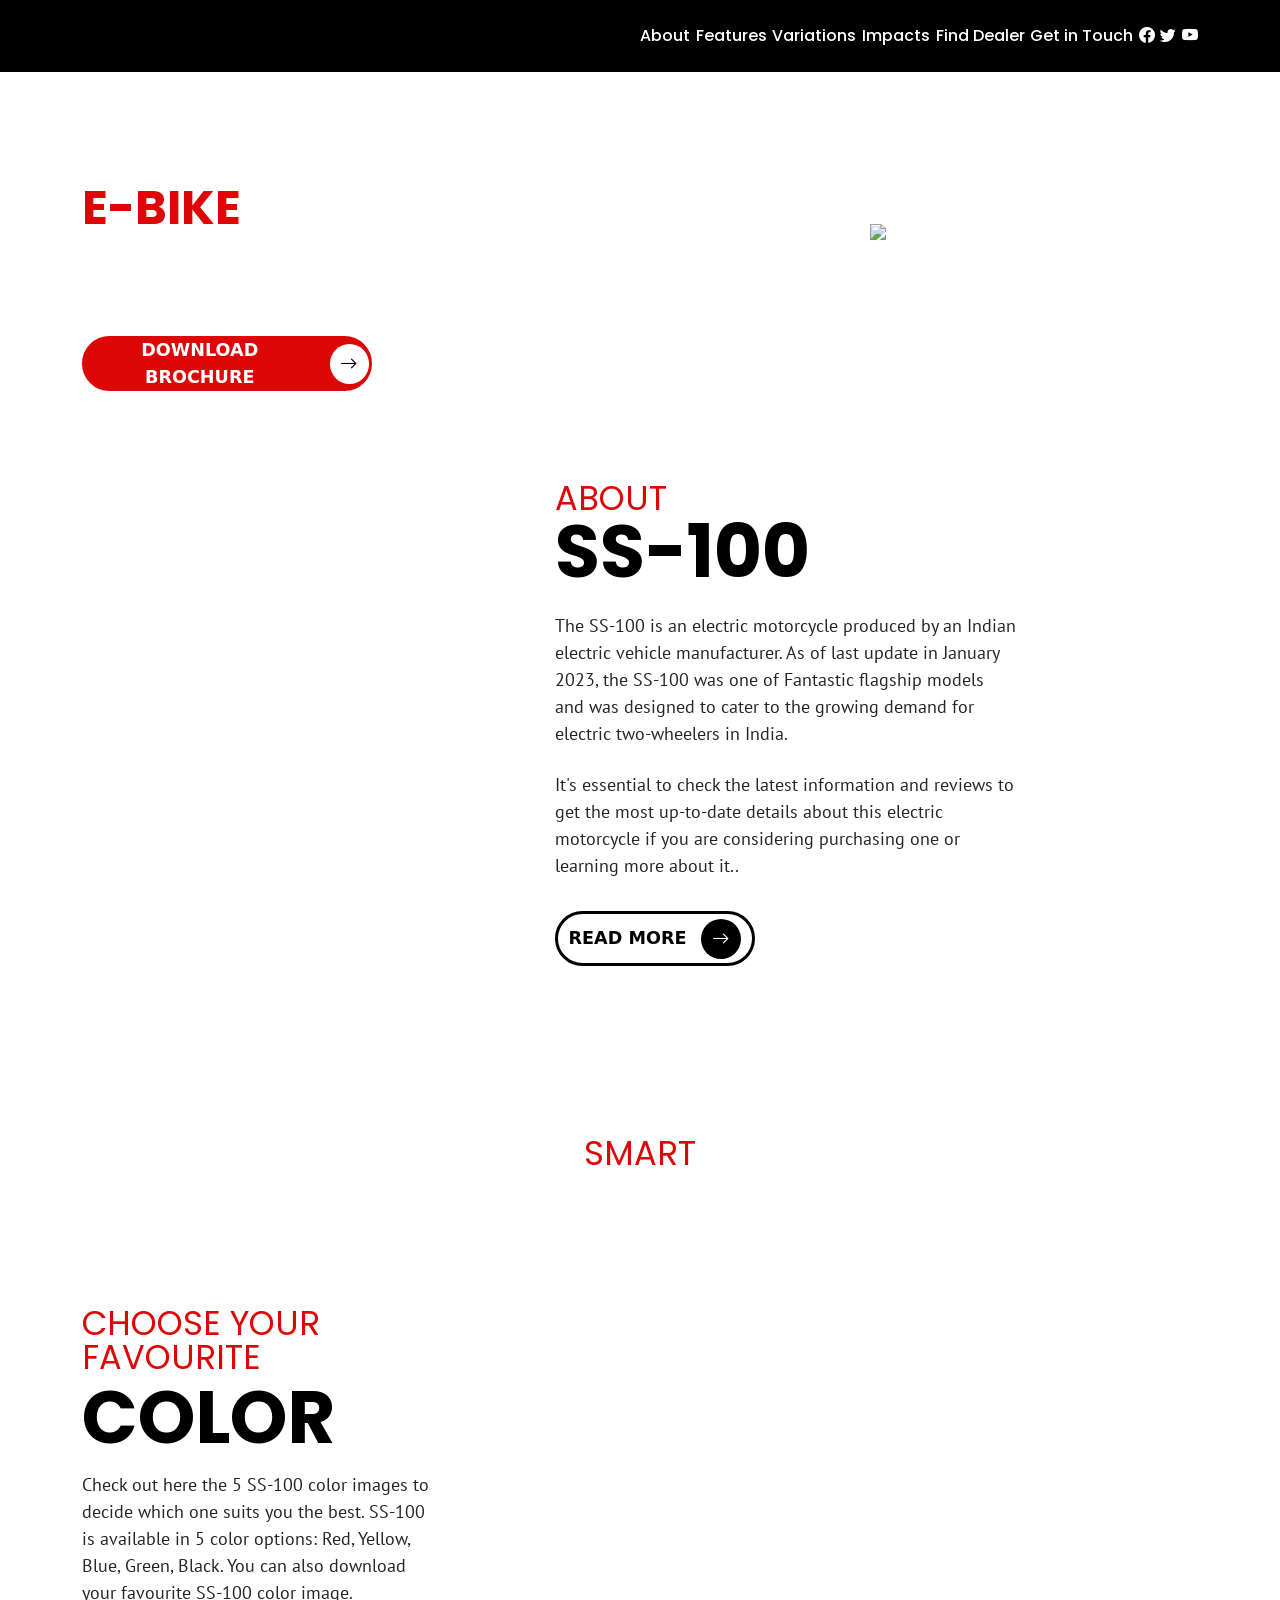
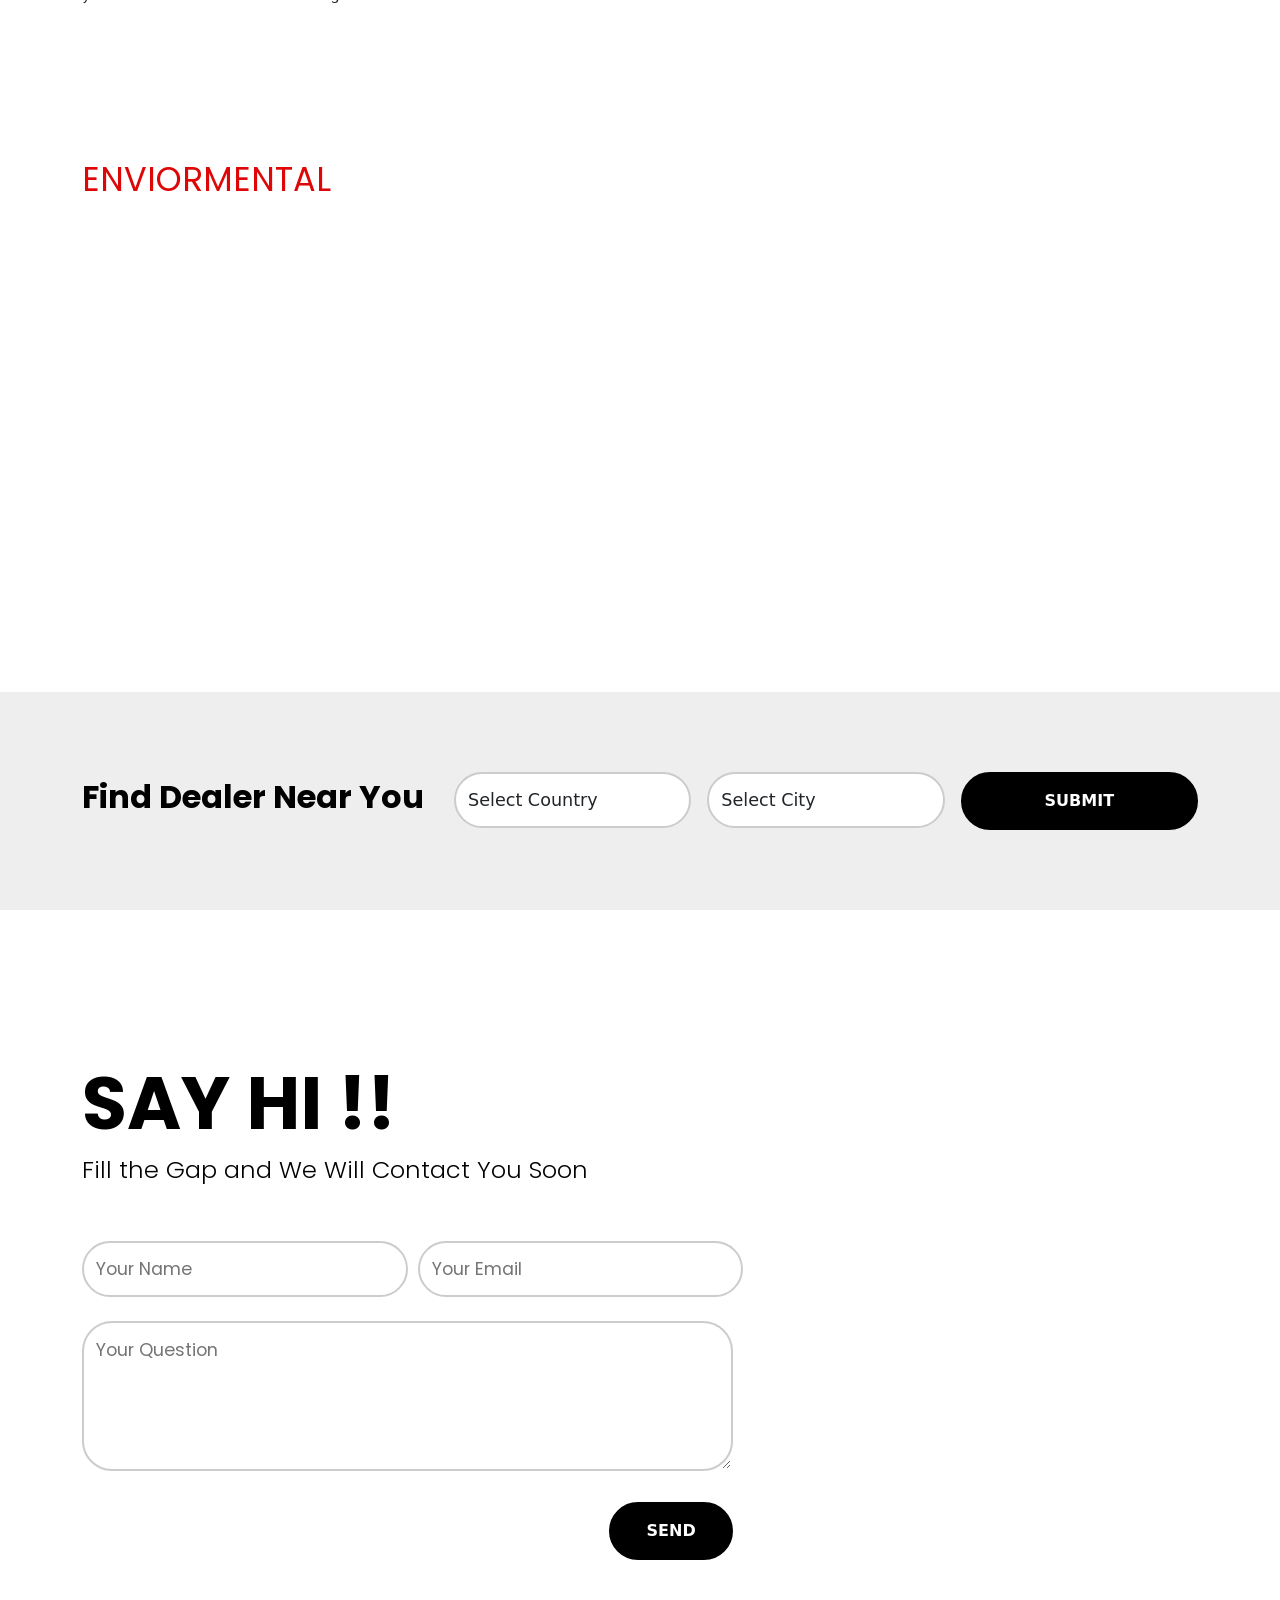
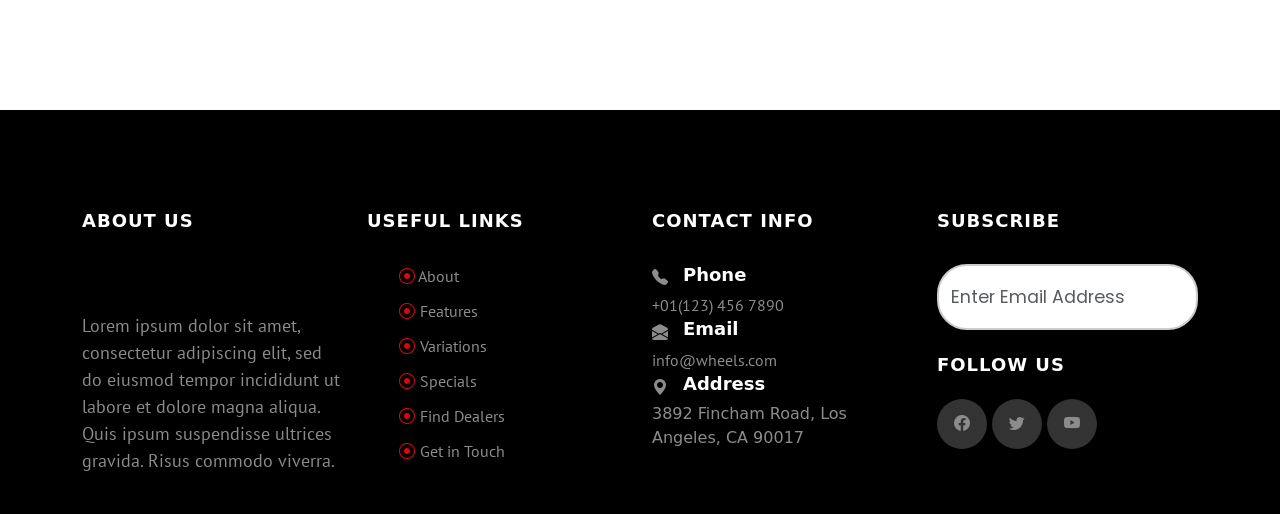
==== Bike/index.html @ d9444239 "Add responsive web templates" ====
<!DOCTYPE html>
<html lang="en">
<head>
    <meta charset="UTF-8">
    <meta name="viewport" content="width=device-width, initial-scale=1.0">
    <title>Document</title>
    <link href="https://cdn.jsdelivr.net/npm/bootstrap@5.3.8/dist/css/bootstrap.min.css" rel="stylesheet" integrity="sha384-sRIl4kxILFvY47J16cr9ZwB07vP4J8+LH7qKQnuqkuIAvNWLzeN8tE5YBujZqJLB" crossorigin="anonymous">
    <link rel="preconnect" href="https://fonts.googleapis.com">
    <link rel="preconnect" href="https://fonts.gstatic.com" crossorigin>
    <link href="https://fonts.googleapis.com/css2?family=Poppins:ital,wght@0,100;0,200;0,300;0,400;0,500;0,600;0,700;0,800;0,900;1,100;1,200;1,300;1,400;1,500;1,600;1,700;1,800;1,900&display=swap" rel="stylesheet">
    <link rel="stylesheet" href="https://cdn.jsdelivr.net/npm/bootstrap-icons@1.13.1/font/bootstrap-icons.min.css">
    <link rel="preconnect" href="https://fonts.googleapis.com">
    <link rel="preconnect" href="https://fonts.gstatic.com" crossorigin>
    <link href="https://fonts.googleapis.com/css2?family=DM+Sans:ital,opsz,wght@0,9..40,100..1000;1,9..40,100..1000&family=Instrument+Sans:ital,wght@0,400..700;1,400..700&family=PT+Sans:ital,wght@0,400;0,700;1,400;1,700&family=Poppins:ital,wght@0,100;0,200;0,300;0,400;0,500;0,600;0,700;0,800;0,900;1,100;1,200;1,300;1,400;1,500;1,600;1,700;1,800;1,900&display=swap" rel="stylesheet">
    <link href="css/style.css" rel="stylesheet">
</head>
<body>
    <section class="wrapper">
        <nav class="container d-none d-lg-flex justify-content-between align-items-center desk-nav pt-4 pb-4">
            <div class="w-50 logo">
                <a href="#"><img src="https://wheels.stylox.design/intro/images/e-bike-logo-white.png" alt="" title=""></a>
            </div>
            <ul class="w-50 d-flex list-unstyled mb-0 justify-content-between desk-ul">
                <li><a href="#">About</a></li>
                <li><a href="#">Features</a></li>
                <li><a href="#">Variations</a></li>
                <li><a href="#">Impacts</a></li>
                <li><a href="#">Find Dealer</a></li>
                <li><a href="#">Get in Touch</a></li>
                <li><a href="#"><i class="bi bi-facebook"></i></a></li>
                <li><a href="#"><i class="bi bi-twitter"></i></a></li>
                <li><a href="#"><i class="bi bi-youtube"></i></a></li>
            </ul>
        </nav>

        <nav class=" container d-flex d-lg-none justify-content-between align-items-center">
            <div class="logo">
                <a href="#"><img src="https://wheels.stylox.design/intro/images/e-bike-logo-white.png" alt="" title=""></a>
            </div>
            <div class="menu p-2">
                <a href="#"><i class="bi bi-list"></i></a>
            </div>
        </nav>
    </section>
    <section class="hero-sec">
        <div class=" container">
        <div class="row align-items-center">
        <div class="info col-12 col-md-6 col-lg-5 pt-3 text-center text-md-start">
        <span class="small-head display-6 display-md-5 display-lg-4">New SS-100</span>
        <h1 class="pt-2 display-6 display-md-5 display-lg-4">Smart & Connected <br><span>E-BIKE</span></h1>
        <p class=" pt-2 pb-4">The most popular electric motorcycles include SS-100 ($ 10,000), SS-130 ($ 11,000) and SS-200 ($ 12,500). </p>
        <a  class="button hero-button d-flex justify-content-center align-items-center" href="#">download brochure <i class="bi bi-arrow-right"></i></a>
        </div>
        <div class="image col-12 col-md-6 col-lg-7 text-center">
            <img class="img-fluid" src="https://wheels.stylox.design/images/hero-ebike.gif">
        </div>
        </div>
        </div>
    </section>
    <section class="about-section container">
        <div class="row align-items-center">
            <div class="bike-img col-12 col-md-6 col-lg-5 text-center mb-4 mb-lg-0">
                <img src="https://wheels.stylox.design/images/about-sec.webp" alt="" title="">
            </div>
            <div class="col-12 col-md-6 col-lg-5">
                <h2 class="text-uppercase large-head"><span>about</span>SS-100</h2>
                <p class="para pt-2">The SS-100 is an electric motorcycle produced by an Indian electric vehicle manufacturer. As of last update in January 2023, the SS-100 was one of Fantastic flagship models and was designed to cater to the growing demand for electric two-wheelers in India.</p>
                <p class="para pt-2 pb-3">It's essential to check the latest information and reviews to get the most up-to-date details about this electric motorcycle if you are considering purchasing one or learning more about it..</p>
                <a class="button1 hero-button1 d-flex justify-content-center align-items-center" href="#"><span>read more</span> <i class="bi bi-arrow-right"></i> </a>
            </div>
        </div>
    </section>
    <section>
        <div class="features">
            <h2 class="text-uppercase title text-center"><span>smart</span>features</h2>
        </div>
    </section>
    <section class="color">
        <div class="container pt-5">
           <div class="row align-items-center">
            <div class="col-12 col-md-5 col-lg-4 text-center text-md-start mb-4 mb-md-0">
                <h2 class="text-uppercase large-heading"><span>Choose Your<br> Favourite</span>Color</h2>
                <p class="para ">Check out here the 5 SS-100 color images to decide which one suits you the best. SS-100 is available in 5 color options: Red, Yellow, Blue, Green, Black. You can also download your favourite SS-100 color image.</p>
            </div>
            <div class="bike2-img col-12 col-md-7 col-lg-6 text-center">
                <img src="https://wheels.stylox.design/images/Red-color-bike.webp" alt="" title="">
            </div>
            <div class="col-lg-2"></div>
           </div>
        </div>
    </section>
    <section class="environment">
        <div class="container d-flex justify-content-between align-items-center">
            <div class="col-lg-6 env-data">
                <h2 class="text-uppercase big-head display-6 display-md-5 display-lg-4"><span>Enviormental</span>Impacts of e-bike</h2>
                <p class="para1 pt-2">E-bikes are zero-emission vehicles since they use lithium-ion batteries. Riding an e-bike means you're not contributing to global warming. You will emit no pollutants into the atmosphere. In fact, using e-bikes will save up to 500 pounds of carbon emissions each year. </p>
                <p class="para1 pt-2 pb-3">Are e-bikes eco friendly? Electric Bikes are Eco Friendly Electric bicycles do consume energy. In comparison to a moped, motorbike or a car, the amount of energy used is very small, making them more eco friendly choice of transport. Ebikes only use battery power which can be recycled when they have reached their life span.</p>
            </div>
            <div></div>
        </div>
    </section>
    <section class="dealer">
        <div class="container d-flex align-items-center">
            <div class="col-lg-4 text">
                <h2>Find Dealer Near You</h2>
            </div>
            <div class="col-lg-8">
                <div class="row g-3">
                    <div class="col-12 col-md-4">
                        <select class="form-control" name="country">
                            <option value="">Select Country </option>
                            <option value="Country 1">Country 1</option>
                            <option value="Country 2">Country 2</option>
                            <option value="Country 3">Country 3</option>
                            <option value="Country 4">Country 4</option>
                            <option value="Country 5">Country 5</option>
                        </select>
                    </div>
                    <div class="col-12 col-md-4">
                        <select class="form-control" name="city">
                            <option value="">Select City</option>
                            <option value="City 1">City 1</option>
                            <option value="City 2">City 2</option>
                            <option value="City 3">City 3</option>
                            <option value="City 4">City 4</option>
                            <option value="City 5">City 5</option>
                        </select>
                    </div>
                    <div class="col-12 col-md-4">
                        <input class="btn" type="submit" value="submit">
                    </div>
                </div>
            </div>
        </div>
    </section>
    <section class="contact">
        <div class="container ">
            <div class=" contact-head pb-5">
                <h2>Say Hi !!</h2>
                <h4>Fill the Gap and We Will Contact You Soon</h4>
            </div>
            <div class="form-row d-flex col-lg-7">
            <div class="col-lg-6">
                <input class="detail" type="text" placeholder="  Your Name">
            </div>
            <div class="col-lg-6">
                  <input class="detail" type="email" placeholder="  Your Email">
            </div>
            </div>
            <br>
            <div class="col-lg-7">
                <textarea class="detail1" placeholder="  Your Question"></textarea>
            </div>
            <br>
            <div class="col-12 col-lg-7 d-flex justify-content-center justify-content-lg-end">
                <input class="btn1" type="submit" value="send">
            </div>
        </div>
    </section>
    <section class="aboutus">
        <div class="container">
        <div class=" row navsec">
            <div class="widget col-12 col-md-6 col-lg-3 mb-4">
                <div class="widget-title">
                <h4 class="pb-4">about us</h4>
                </div>
                <div class="widget-content">
                <img src="https://wheels.stylox.design/images/bicycle-logo.png" height="50" alt="" title="">
                <p class="pt-4">Lorem ipsum dolor sit amet, consectetur adipiscing elit, sed do eiusmod tempor incididunt ut labore et dolore magna aliqua. Quis ipsum suspendisse ultrices gravida. Risus commodo viverra. </p>
                </div>
            </div>
            <div class="widget col-12 col-md-6 col-lg-3 mb-4">
                <div class="widget-title">
                    <h4 class="pb-4">Useful Links</h4>
                </div>
                <div class="widget-content">
                    <ul class="list">
                    <li><span class="dot"><i class="bi bi-record-circle"></i></span><a href="#">  About</a></li>
                    <li><span class="dot"><i class="bi bi-record-circle"></i></span> <a href="#"> Features</a> </li>
                    <li><span class="dot"><i class="bi bi-record-circle"></i> </span><a href="#"> Variations</a> </li>
                    <li><span class="dot"><i class="bi bi-record-circle"></i></span> <a href="#"> Specials</a> </li>
                    <li><span class="dot"><i class="bi bi-record-circle"></i></span> <a href="#"> Find Dealers</a> </li>
                    <li><span class="dot"><i class="bi bi-record-circle"></i></span> <a href="#"> Get in Touch</a> </li>
                    </ul>
                </div>
            </div>
            <div class="widget col-12 col-md-6 col-lg-3 mb-4">
                <div class="widget-title">
                    <h4 class="pb-4">Contact Info</h4>
                </div>
                <div class="widget-content">
                    <div>
                        <span class="d-flex align-items-center space"><i class="bi bi-telephone-fill"></i><h3>Phone</h3></span>
                        <span class="contactinfo"><a href="#">+01(123) 456 7890</a></span>
                    </div>
                    <div>
                        <span class="d-flex align-items-center space"><i class="bi bi-envelope-open-fill"></i><h3>Email</h3></span>
                        <span class="contactinfo"><a href="#">info@wheels.com</a></span>
                    </div>
                    <div>
                        <span class="d-flex align-items-center space"><i class="bi bi-geo-alt-fill"></i><h3>Address</h3></span>
                        <span>3892 Fincham Road, Los Angeles, CA 90017</span>
                    </div>
                </div>
            </div>
        
                <div class="widget col-12 col-md-6 col-lg-3 mb-4">
                    <div class="widget-title">
                        <h4 class="pb-4">Subscribe</h4>
                    </div>
                    <div class="widget-content">
                        <input class="detail2 form-control" type="email" placeholder="Enter Email Address">
                    </div>
                    <div class="widget-title pt-4">
                        <h4>FOLLOW US</h4>
                    </div>
                    <div class="widget-content circle pt-3">
                        <a href="#"><i class="bi bi-facebook"></i></a>
                        <a href="#"><i class="bi bi-twitter"></i></a>
                        <a href="#"><i class="bi bi-youtube"></i></a>
                    </div>
                </div>
           
        </div>
        </div>  
    </section>
</body>
</html>
---- Bike/css/style.css ----
:root{
    --bg1:#000000;
    --c1:#ffffff;
    --c2:#dd0707;
    --c3:#cccccc;
    --c4:#8c8c8c;
    --bg2:#eeeeee;
    --ff:'Poppins', sans-serif;
    --ff2:'PT Sans', sans-serif;
}
.wrapper{
    background:var(--bg1);
}
.logo img{
    height: 48px;
}
.desk-ul li a{
    text-decoration: none;
    color: var(--c1);
    font-family: var(--ff);
    font-weight: 500;
    font-size: 16px;
}
.menu a{
    color: var(--c2);
    font-size: 45px;
    font-weight: bolder;
}
.hero-sec,.features,.color,.environment,.contact{
    background-image: url(https://wheels.stylox.design/images/hero-bg.jpg);
    position: relative;
    background-repeat: no-repeat;
    background-position: right;
    background-size: cover;
    min-height: auto;
}
.small-head{
    font-weight: 500;
    color: var(--c1);
    font-family: var(--ff);
}
.info h1{
    font-weight: bold;
    color: var(--c1);
    font-family: var(--ff);
    text-transform: uppercase;
    line-height: 1;
}
.info h1 span{
    color: var(--c2);
    font-size: larger;
    line-height: 1;
}
.button,.button1{ 
    border: 3px solid var(--c2);
    text-align: center;
    text-transform: uppercase;
    border-radius: 30px;
    background: var(--c2);
    color: var(--c1);
    text-decoration: none;
    font-weight: 700;
    font-size: 1.1rem;
}
.hero-button,.hero-button1{
    width: 290px;
    height: 55px;
    gap: 15px;
}
.hero-button1{
    width: 200px;
}
.button i,.button1 i{
    border-radius: 50%;
    line-height: 40px;
    height: 40px;
    width: 40px;
    color: var(--bg1);
    background: var(--c1);
    font-weight: 900;
}
.image img,.bike-img img,.bike2-img img{
    height: auto;
    width: 100%;
    height: auto;
    position: static;
}
.about-section{
    padding: 100px 0px;
}
.bike-img img{
    top: 0px;
}
.info p{
    line-height: 1.5;
    font-weight: 300;
    color: var(--c1);
    font-family: var(--ff2);
}
.button1{
    color: var(--bg1);
    background: var(--c1);
    border: 3px solid var(--bg1);
}
.button1 i{
    color: var(--c1);
    background: var(--bg1);
}
.large-head span,.title span,.large-heading span,.big-head span{
    color: var(--c2);
    display: block;
    font-size: 2.1rem;
    font-weight: 400;
    line-height: 0.5;
}
.large-head,.title,.large-heading,.big-head,.contact-head h2{
    font-size: 4.6rem;
    font-weight: bolder;
    font-family: var(--ff);
    color: var(--bg1);
}
.para,.para1{
    font-size: 18px;
    font-weight: 400;
    font-family: var(--ff2);
}
.features{
    background-image: url(https://wheels.stylox.design/images/feature-section.png);
    min-height: auto;
}
.title{
    padding-top: 80px;
    color: var(--c1);
}
.color{
    background-image: url(https://wheels.stylox.design/images/color-background1.png);
    min-height: auto;
}
.large-heading span{
    line-height: 1;
}
.bike2-img img{
    top: 210px;
}
.environment{
    background-image: url(https://wheels.stylox.design/images/env1.jpg);
    min-height: auto;
}
.para1{
    color: var(--c1);
}
.big-head{
    color: var(--c1);
    font-size: xx-large;
}
.env-data,.contact{
    padding: 150px 0px;
}
.dealer{
    background: var(--bg2);
    padding: 80px 0px;
}
.text h2{
    font-size: 2rem;
    font-weight: bolder;
    color: var(--bg1);
    font-family: var(--ff);
}
.form-control{
    background-image:  url(https://wheels.stylox.design/images/select-arrow.png)  !important;
    background-repeat: no-repeat  !important;
    background-position: center right 22px  !important;
    border-radius: 30px;
    border: 2px solid var(--c3);
    background: var(--c1);
    color: #212529;
    font-size: 1.1rem;
    font-weight: 400;
    line-height: 40px;
    height: auto;
}
.btn,.btn1{
    color: var(--c1);
    background: var(--bg1);
    text-align: center;
    text-transform: uppercase;
    font-weight: 700;
    border: 3px solid var(--bg1);
    border-radius: 30px;
    line-height: 40px;
    width: 100%;
}
.form-row{
    gap: 10px;
}
.contact{
    background-image: url(https://wheels.stylox.design/images/form%20background-red.webp);
    min-height: auto;
}
.contact-head h2{
    font-weight: 700 ;
    text-transform: uppercase;
}
.contact-head h4{
    font-size: 1.5rem;
    font-weight: 300;
    font-family: var(--ff);
    color: var(--bg1);
}
.detail,.detail1,.detail2{
    border-radius: 30px;
    border: 2px solid var(--c3);
    background: var(--c1);
    color: #212529;
    font-size: 1.1rem;
    font-weight: 400;
    line-height: 50px;
    height: auto;
    width: 100%;
    font-family: var(--ff);
}
.detail1{
    height: 150px;
}
.btn1{
    width: 19%;
    line-height: 50px;
}
.aboutus{
    background-color: var(--bg1);
    color: var(--c4);
    min-height: auto;
}
.detail2{
    width: 100%;
}
.navsec{
    padding-top: 100px;
}
.widget-title h4,.space h3{
    font-size: 18px;
    font-weight: 600;
    text-transform: uppercase;
    color: var(--c1);
    letter-spacing: 1px;
}
.widget-content p{
    font-size: 18px;
    font-family: var(--ff2);
}
.list li{ 
    list-style: none;
    padding-bottom: 10px;
}
.list li a,.contactinfo a{
    text-decoration: none;
    color: var(--c4);
    font-size: 16px;
    font-weight: 400;
    line-height: 1.5;
    font-family: var(--ff2);
}
.dot i{
    color: var(--c2);
}
.space{
    gap: 15px;
}
.space h3{
    text-transform: none;
    letter-spacing: normal;
}
.circle a i{
    background: rgba(255,255,255,0.2);
    width: 50px;
    height: 50px;
    display: inline-block;
    text-align: center;
    line-height: 50px;
    border-radius: 50px;
    color: var(--c4);
}
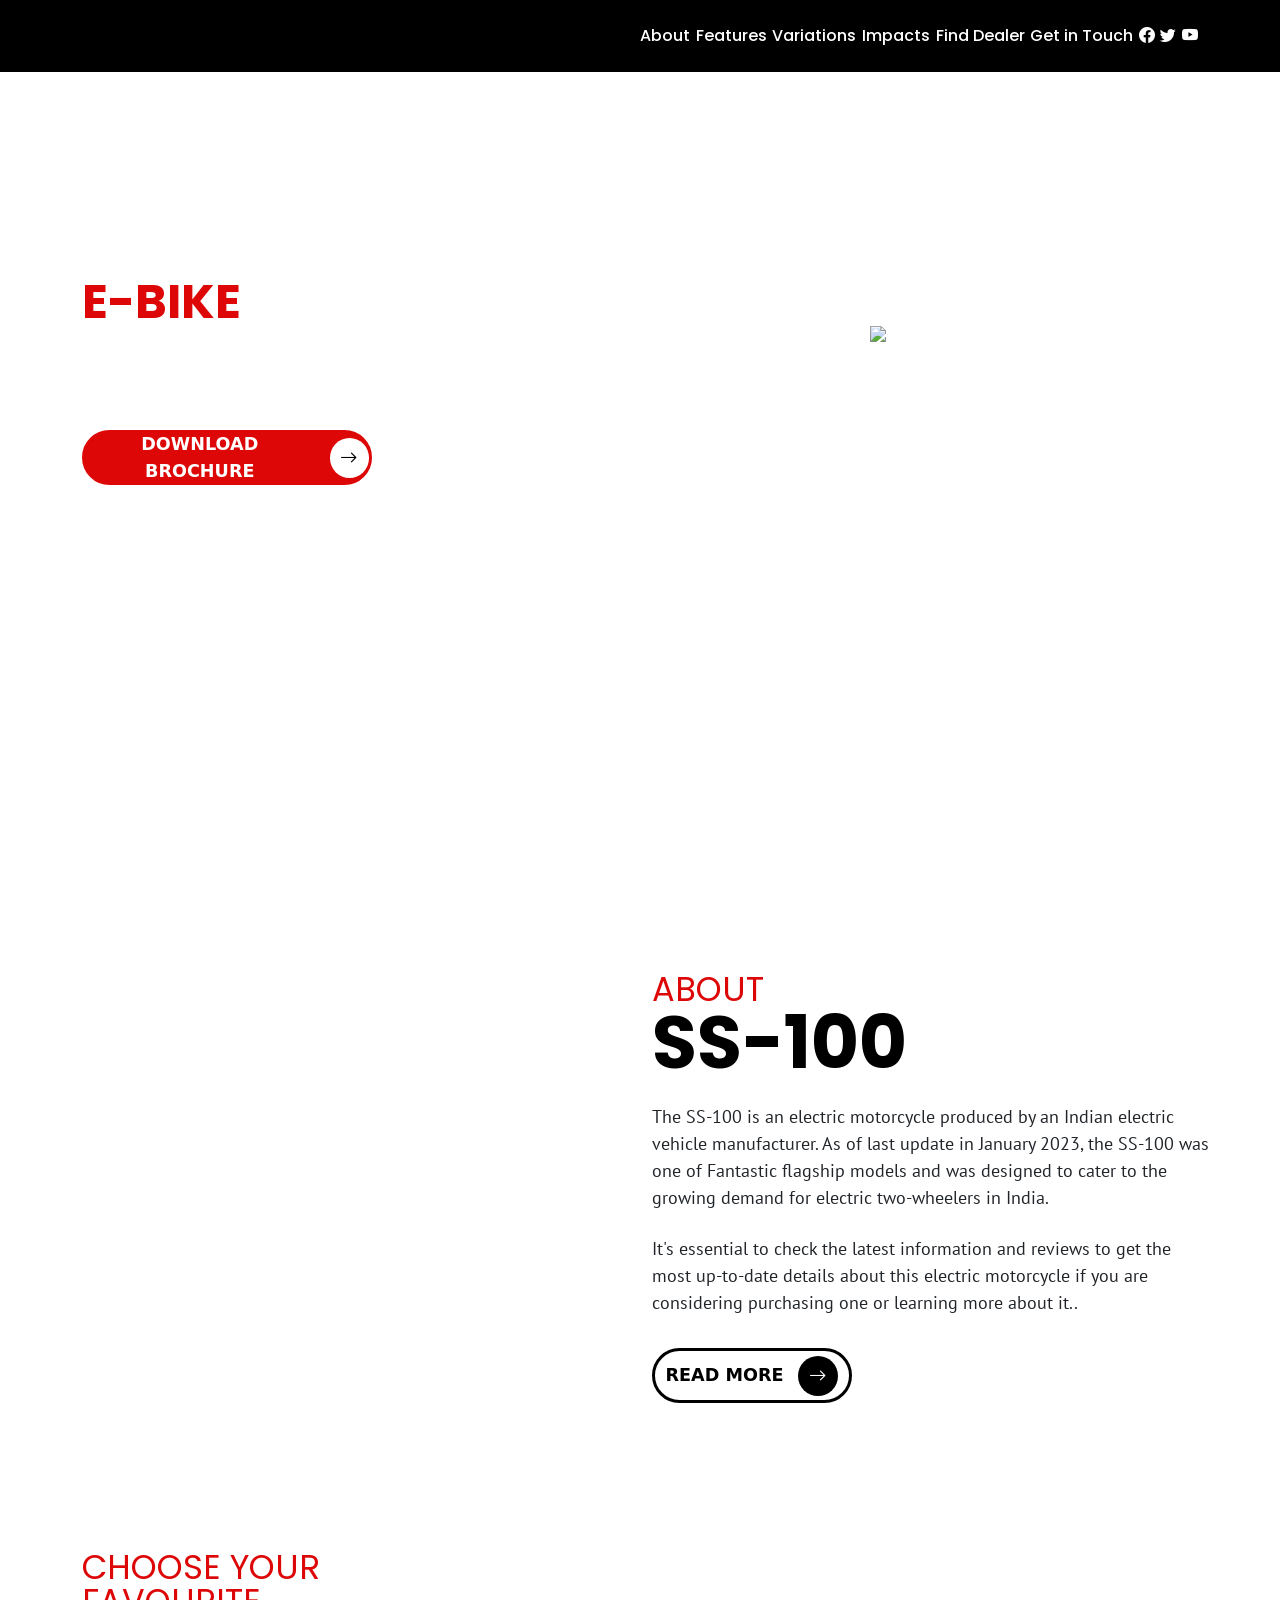
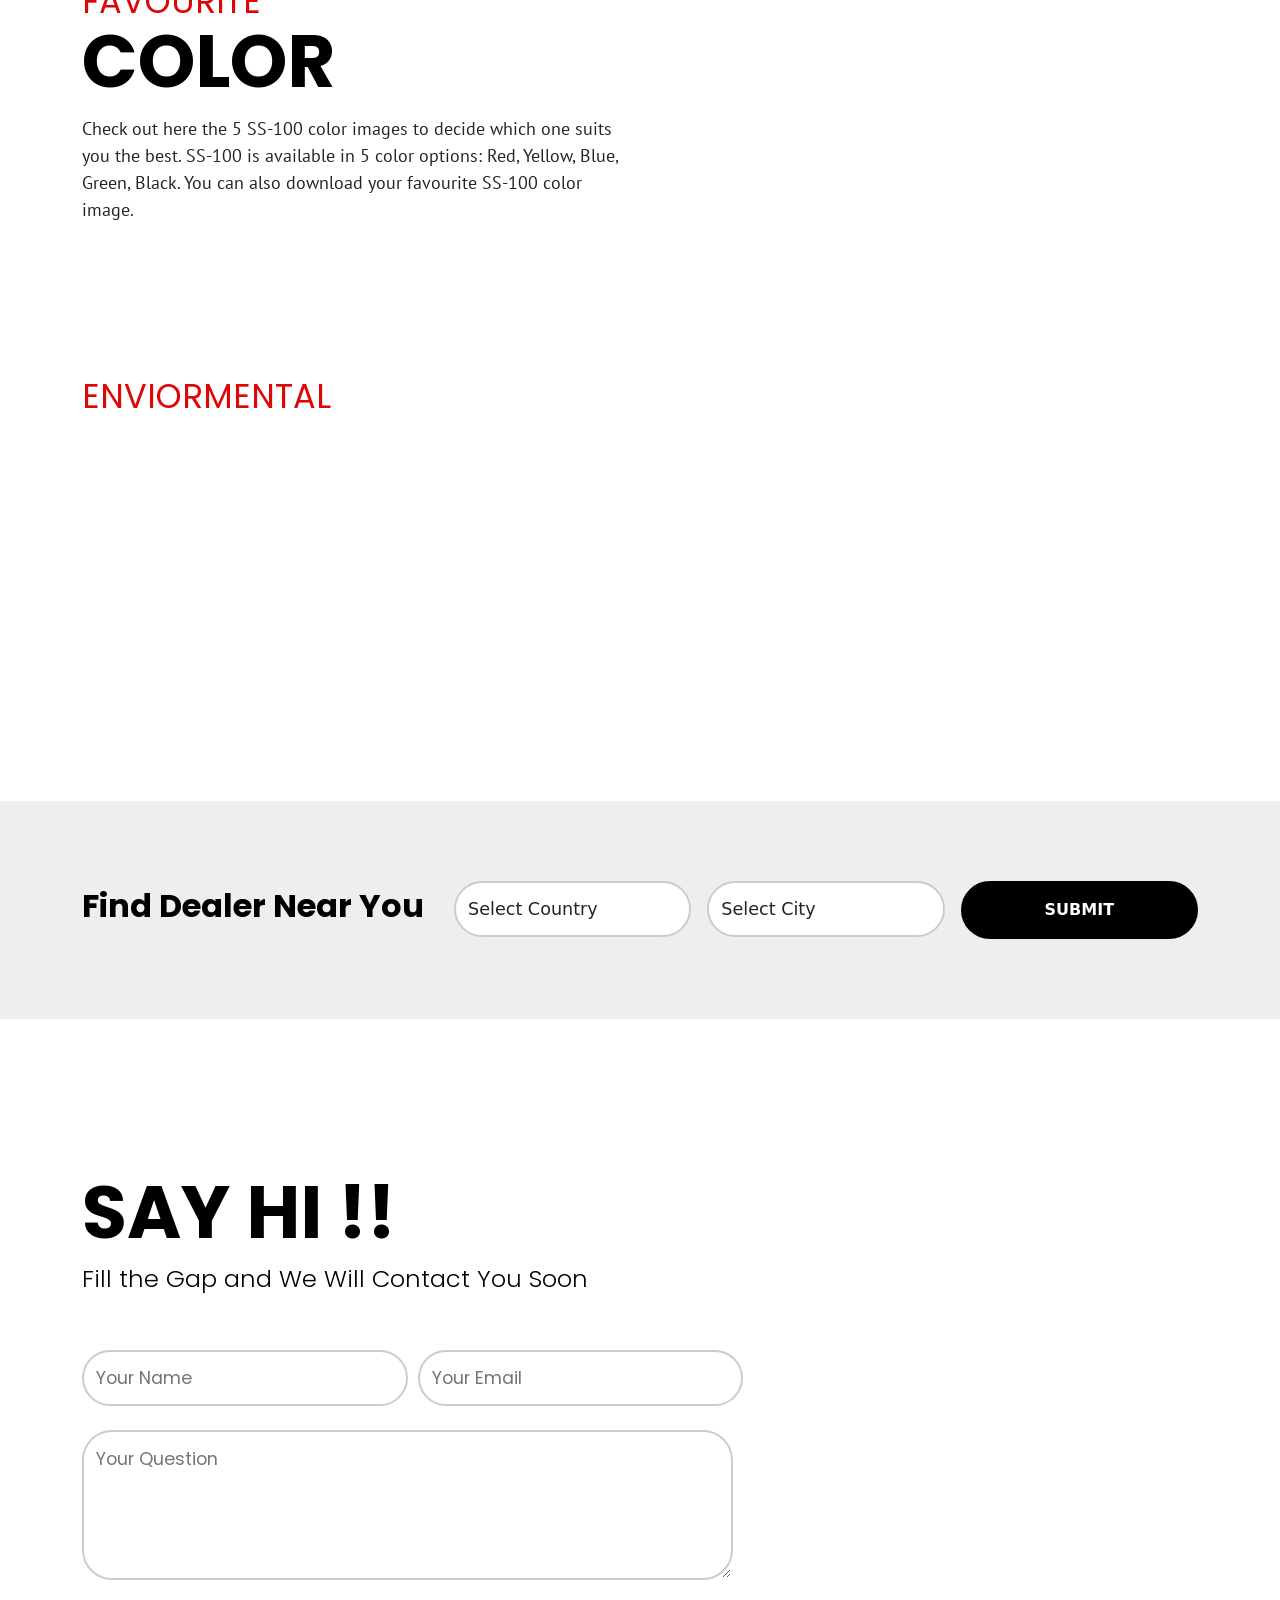
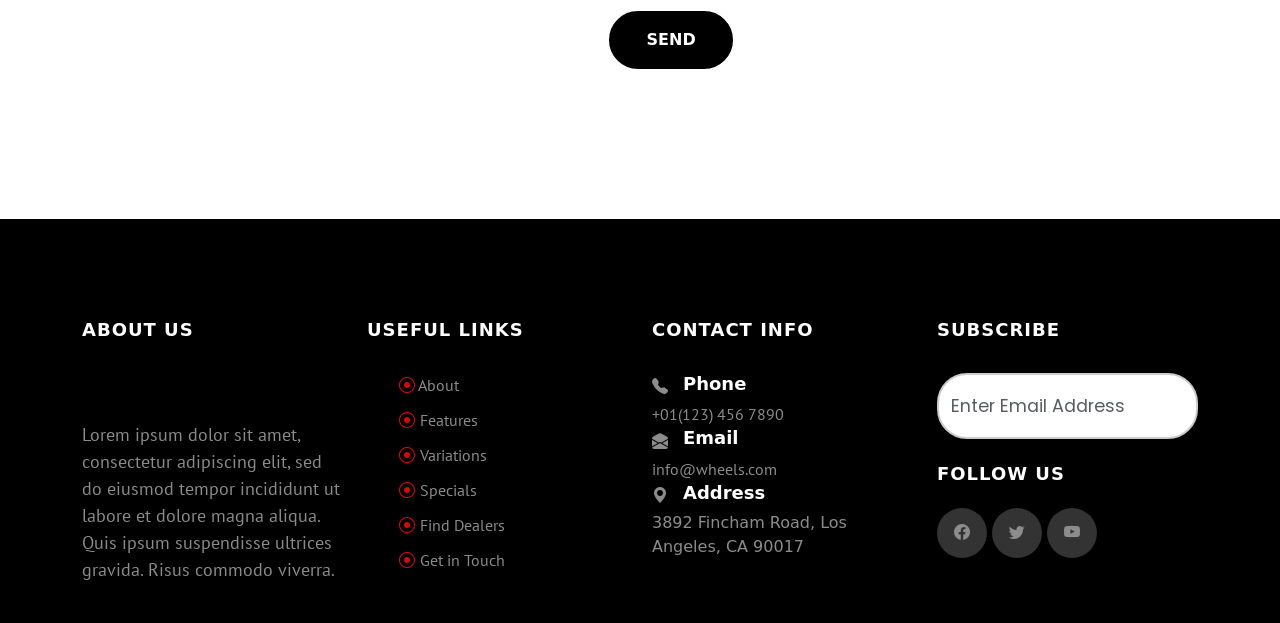
==== commit 574329d8: "Update Hospital, Bike and Construction templates" ====
--- a/Bike/index.html
+++ b/Bike/index.html
@@ -18,7 +18,7 @@
     <section class="wrapper">
         <nav class="container d-none d-lg-flex justify-content-between align-items-center desk-nav pt-4 pb-4">
             <div class="w-50 logo">
-                <a href="#"><img src="https://wheels.stylox.design/intro/images/e-bike-logo-white.png" alt="" title=""></a>
+                <a href="#"><img src="https://wheels.styloxdesign.com/images/bicycle-logo.png" alt="" title=""></a>
             </div>
             <ul class="w-50 d-flex list-unstyled mb-0 justify-content-between desk-ul">
                 <li><a href="#">About</a></li>
@@ -35,7 +35,7 @@
 
         <nav class=" container d-flex d-lg-none justify-content-between align-items-center">
             <div class="logo">
-                <a href="#"><img src="https://wheels.stylox.design/intro/images/e-bike-logo-white.png" alt="" title=""></a>
+                <a href="#"><img src="https://wheels.styloxdesign.com/intro/images/e-bike-logo-white.png" alt="" title=""></a>
             </div>
             <div class="menu p-2">
                 <a href="#"><i class="bi bi-list"></i></a>
@@ -44,25 +44,25 @@
     </section>
     <section class="hero-sec">
         <div class=" container">
-        <div class="row align-items-center">
-        <div class="info col-12 col-md-6 col-lg-5 pt-3 text-center text-md-start">
+        <div class="row align-items-center padding ">
+        <div class="info col-12 col-md-6 col-lg-5 text-center text-md-start">
         <span class="small-head display-6 display-md-5 display-lg-4">New SS-100</span>
         <h1 class="pt-2 display-6 display-md-5 display-lg-4">Smart & Connected <br><span>E-BIKE</span></h1>
         <p class=" pt-2 pb-4">The most popular electric motorcycles include SS-100 ($ 10,000), SS-130 ($ 11,000) and SS-200 ($ 12,500). </p>
         <a  class="button hero-button d-flex justify-content-center align-items-center" href="#">download brochure <i class="bi bi-arrow-right"></i></a>
         </div>
         <div class="image col-12 col-md-6 col-lg-7 text-center">
-            <img class="img-fluid" src="https://wheels.stylox.design/images/hero-ebike.gif">
+            <img class="img-fluid" src="https://wheels.styloxdesign.com/images/hero-bike.webp">
         </div>
         </div>
         </div>
     </section>
     <section class="about-section container">
         <div class="row align-items-center">
-            <div class="bike-img col-12 col-md-6 col-lg-5 text-center mb-4 mb-lg-0">
-                <img src="https://wheels.stylox.design/images/about-sec.webp" alt="" title="">
-            </div>
-            <div class="col-12 col-md-6 col-lg-5">
+            <div class="bike-img col-12 col-md-6 col-lg-6 text-center mb-4 mb-lg-0">
+                <img src="https://wheels.styloxdesign.com/images/yellow-color-bike.webp" alt="" title="">
+            </div>
+            <div class="col-12 col-md-6 col-lg-6">
                 <h2 class="text-uppercase large-head"><span>about</span>SS-100</h2>
                 <p class="para pt-2">The SS-100 is an electric motorcycle produced by an Indian electric vehicle manufacturer. As of last update in January 2023, the SS-100 was one of Fantastic flagship models and was designed to cater to the growing demand for electric two-wheelers in India.</p>
                 <p class="para pt-2 pb-3">It's essential to check the latest information and reviews to get the most up-to-date details about this electric motorcycle if you are considering purchasing one or learning more about it..</p>
@@ -70,20 +70,15 @@
             </div>
         </div>
     </section>
-    <section>
-        <div class="features">
-            <h2 class="text-uppercase title text-center"><span>smart</span>features</h2>
-        </div>
-    </section>
     <section class="color">
         <div class="container pt-5">
            <div class="row align-items-center">
-            <div class="col-12 col-md-5 col-lg-4 text-center text-md-start mb-4 mb-md-0">
+            <div class="col-12 col-md-5 col-lg-6 text-center text-md-start mb-4 mb-md-0">
                 <h2 class="text-uppercase large-heading"><span>Choose Your<br> Favourite</span>Color</h2>
                 <p class="para ">Check out here the 5 SS-100 color images to decide which one suits you the best. SS-100 is available in 5 color options: Red, Yellow, Blue, Green, Black. You can also download your favourite SS-100 color image.</p>
             </div>
             <div class="bike2-img col-12 col-md-7 col-lg-6 text-center">
-                <img src="https://wheels.stylox.design/images/Red-color-bike.webp" alt="" title="">
+                <img src="https://wheels.styloxdesign.com/images/blue-color-bike.webp" alt="" title="">
             </div>
             <div class="col-lg-2"></div>
            </div>
@@ -91,7 +86,7 @@
     </section>
     <section class="environment">
         <div class="container d-flex justify-content-between align-items-center">
-            <div class="col-lg-6 env-data">
+            <div class="col-lg-12 env-data">
                 <h2 class="text-uppercase big-head display-6 display-md-5 display-lg-4"><span>Enviormental</span>Impacts of e-bike</h2>
                 <p class="para1 pt-2">E-bikes are zero-emission vehicles since they use lithium-ion batteries. Riding an e-bike means you're not contributing to global warming. You will emit no pollutants into the atmosphere. In fact, using e-bikes will save up to 500 pounds of carbon emissions each year. </p>
                 <p class="para1 pt-2 pb-3">Are e-bikes eco friendly? Electric Bikes are Eco Friendly Electric bicycles do consume energy. In comparison to a moped, motorbike or a car, the amount of energy used is very small, making them more eco friendly choice of transport. Ebikes only use battery power which can be recycled when they have reached their life span.</p>
@@ -165,7 +160,7 @@
                 <h4 class="pb-4">about us</h4>
                 </div>
                 <div class="widget-content">
-                <img src="https://wheels.stylox.design/images/bicycle-logo.png" height="50" alt="" title="">
+                <img src="https://wheels.styloxdesign.com/images/bicycle-logo.png" height="50" alt="" title="">
                 <p class="pt-4">Lorem ipsum dolor sit amet, consectetur adipiscing elit, sed do eiusmod tempor incididunt ut labore et dolore magna aliqua. Quis ipsum suspendisse ultrices gravida. Risus commodo viverra. </p>
                 </div>
             </div>
--- a/Bike/css/style.css
+++ b/Bike/css/style.css
@@ -27,12 +27,15 @@
     font-weight: bolder;
 }
 .hero-sec,.features,.color,.environment,.contact{
-    background-image: url(https://wheels.stylox.design/images/hero-bg.jpg);
+    background-image: url(https://wheels.styloxdesign.com/images/hero-bg.jpg);
     position: relative;
     background-repeat: no-repeat;
     background-position: right;
     background-size: cover;
-    min-height: auto;
+    min-height: 90vh;
+}
+.padding{
+    padding-top: 110px;
 }
 .small-head{
     font-weight: 500;
@@ -124,16 +127,13 @@
     font-weight: 400;
     font-family: var(--ff2);
 }
-.features{
-    background-image: url(https://wheels.stylox.design/images/feature-section.png);
-    min-height: auto;
-}
+
 .title{
     padding-top: 80px;
     color: var(--c1);
 }
 .color{
-    background-image: url(https://wheels.stylox.design/images/color-background1.png);
+    background-image: url(https://wheels.styloxdesign.com/images/color-background1.png);
     min-height: auto;
 }
 .large-heading span{
@@ -143,7 +143,7 @@
     top: 210px;
 }
 .environment{
-    background-image: url(https://wheels.stylox.design/images/env1.jpg);
+    background-image: url(https://wheels.styloxdesign.com/images/env1.jpg);
     min-height: auto;
 }
 .para1{
@@ -194,7 +194,7 @@
     gap: 10px;
 }
 .contact{
-    background-image: url(https://wheels.stylox.design/images/form%20background-red.webp);
+    background-image: url(https://wheels.styloxdesign.com/images/form%20background-red.webp);
     min-height: auto;
 }
 .contact-head h2{
